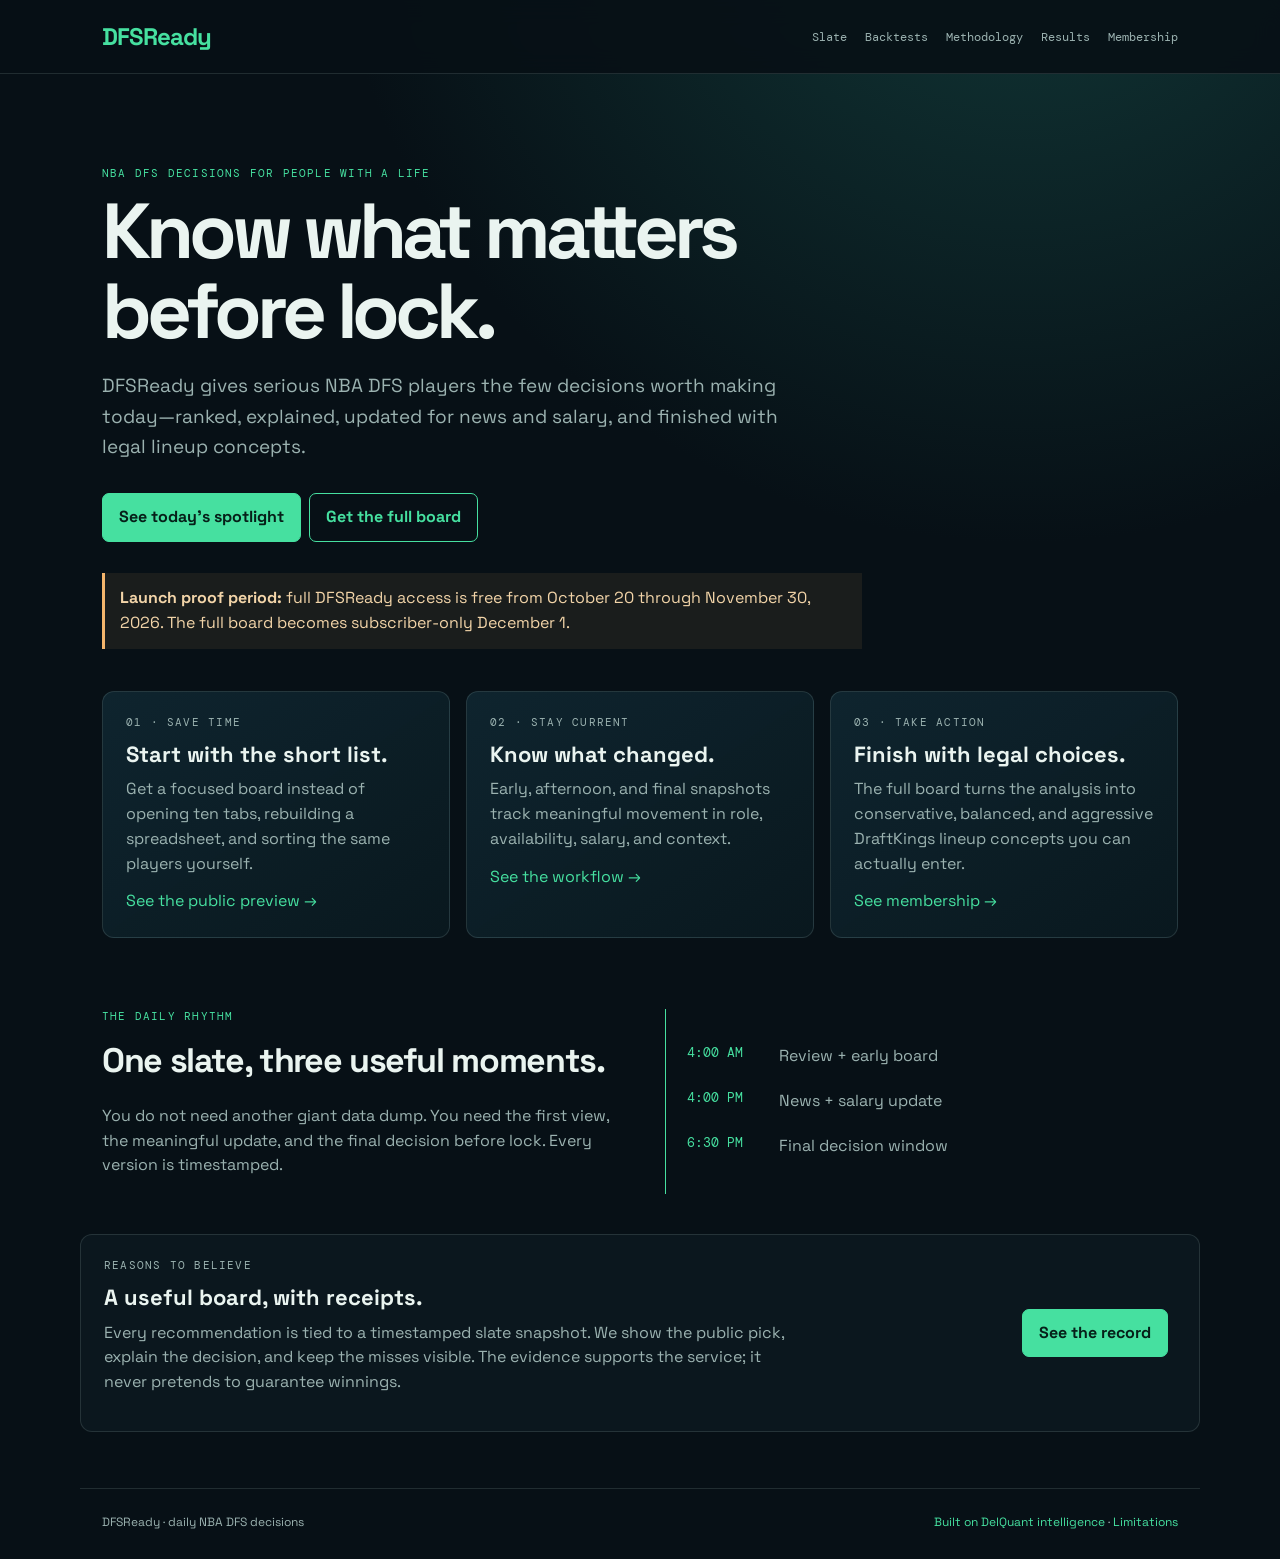
==== index.html @ 7a133d7b "Publish DFSRase production bundle" ====
<!doctype html>
<html lang="en">
<head>
  <meta charset="utf-8"><meta name="viewport" content="width=device-width,initial-scale=1">
  <title>DFSReady — Spend less time building your NBA DFS slate</title>
  <meta name="description" content="DFSReady gives serious NBA DFS players the decisions worth making today, updated for news and salary and finished with legal lineup concepts.">
  <link rel="stylesheet" href="assets/style.css">
</head>
<body>
<header class="site-header"><div class="bar"><a class="brand" href="index.html">DFSReady</a><nav><a href="slate.html">Slate</a><a href="backtests.html">Backtests</a><a href="methodology.html">Methodology</a><a href="results.html">Results</a><a href="premium.html">Membership</a></nav></div></header>
<main>
  <section class="hero wrap">
    <p class="eyebrow">NBA DFS DECISIONS FOR PEOPLE WITH A LIFE</p>
    <h1>Know what matters before lock.</h1>
    <p class="lede">DFSReady gives serious NBA DFS players the few decisions worth making today—ranked, explained, updated for news and salary, and finished with legal lineup concepts.</p>
    <div class="actions"><a class="cta" href="slate.html">See today’s spotlight</a><a class="cta secondary" href="premium.html">Get the full board</a></div>
    <div class="notice"><strong>Launch proof period:</strong> full DFSReady access is free from October 20 through November 30, 2026. The full board becomes subscriber-only December 1.</div>
  </section>
  <section class="wrap grid three">
    <article class="card"><p class="eyebrow">01 · Save time</p><h2>Start with the short list.</h2><p>Get a focused board instead of opening ten tabs, rebuilding a spreadsheet, and sorting the same players yourself.</p><a href="slate.html">See the public preview →</a></article>
    <article class="card"><p class="eyebrow">02 · Stay current</p><h2>Know what changed.</h2><p>Early, afternoon, and final snapshots track meaningful movement in role, availability, salary, and context.</p><a href="methodology.html">See the workflow →</a></article>
    <article class="card"><p class="eyebrow">03 · Take action</p><h2>Finish with legal choices.</h2><p>The full board turns the analysis into conservative, balanced, and aggressive DraftKings lineup concepts you can actually enter.</p><a href="premium.html">See membership →</a></article>
  </section>
  <section class="wrap split">
    <div><p class="eyebrow">THE DAILY RHYTHM</p><h2>One slate, three useful moments.</h2><p class="muted">You do not need another giant data dump. You need the first view, the meaningful update, and the final decision before lock. Every version is timestamped.</p></div>
    <div class="timeline"><div><b>4:00 AM</b><span>Review + early board</span></div><div><b>4:00 PM</b><span>News + salary update</span></div><div><b>6:30 PM</b><span>Final decision window</span></div></div>
  </section>
  <section class="wrap card dark-card"><div><p class="eyebrow">REASONS TO BELIEVE</p><h2>A useful board, with receipts.</h2><p>Every recommendation is tied to a timestamped slate snapshot. We show the public pick, explain the decision, and keep the misses visible. The evidence supports the service; it never pretends to guarantee winnings.</p></div><a class="cta" href="results.html">See the record</a></section>
</main>
<footer><div class="wrap footer-grid"><span>DFSReady · daily NBA DFS decisions</span><span><a href="https://delquant.com" target="_blank" rel="noreferrer">Built on DelQuant intelligence</a> · <a href="legal.html">Limitations</a></span></div></footer>
</body></html>
---- assets/style.css ----
@import url('https://fonts.googleapis.com/css2?family=DM+Mono:wght@400;500&family=Space+Grotesk:wght@400;500;600;700&display=swap');
:root{--bg:#071016;--panel:#0d1c24;--panel2:#102731;--text:#eaf4f0;--muted:#9bb2b0;--green:#46e0a0;--orange:#f4b56c;--line:rgba(220,255,242,.12);--max:1120px}
*{box-sizing:border-box}html{scroll-behavior:smooth}body{margin:0;background:radial-gradient(circle at 80% -10%,#123a39 0,transparent 35%),var(--bg);color:var(--text);font-family:'Space Grotesk',system-ui,sans-serif;line-height:1.55}a{color:var(--green);text-decoration:none}a:hover{text-decoration:underline}.site-header{border-bottom:1px solid var(--line);background:rgba(7,16,22,.9);position:sticky;top:0;z-index:2;backdrop-filter:blur(12px)}.bar,.wrap{max-width:var(--max);margin:auto}.bar{padding:18px 22px;display:flex;align-items:center;justify-content:space-between;gap:18px}.brand{font-size:24px;font-weight:700;letter-spacing:-1px;color:var(--green)}nav{display:flex;gap:18px;flex-wrap:wrap;font:12px 'DM Mono',monospace}nav a{color:var(--muted)}nav a:hover{color:var(--green)}main{padding-bottom:40px}.wrap{padding:0 22px}.hero{padding-top:92px;padding-bottom:42px}.eyebrow{font:11px 'DM Mono',monospace;letter-spacing:.11em;color:var(--green);text-transform:uppercase;margin:0 0 12px}.hero h1{max-width:760px;font-size:clamp(42px,7vw,78px);line-height:1.02;letter-spacing:-.065em;margin:0 0 20px}.lede{max-width:720px;font-size:19px;color:var(--muted);line-height:1.6}.actions{margin:26px 0}.cta{display:inline-block;padding:11px 16px;border:1px solid var(--green);border-radius:7px;background:var(--green);color:#062019;font-weight:700;margin:5px 8px 5px 0}.cta.secondary{background:transparent;color:var(--green)}.notice{border-left:3px solid var(--orange);background:rgba(244,181,108,.08);padding:13px 15px;max-width:760px;color:#f2d4a8}.grid{display:grid;gap:16px}.three{grid-template-columns:repeat(3,1fr)}.card{border:1px solid var(--line);background:linear-gradient(145deg,rgba(16,39,49,.9),rgba(10,25,32,.92));border-radius:12px;padding:23px;margin-bottom:16px}.card h2{font-size:22px;line-height:1.15;margin:0 0 10px}.card p{color:var(--muted);margin:0 0 13px}.split{display:grid;grid-template-columns:1fr 1fr;gap:50px;padding-top:55px;padding-bottom:40px}.split h2{font-size:34px;letter-spacing:-.04em;margin:0 0 10px}.timeline{border-left:1px solid var(--green);padding-left:21px;display:grid;gap:20px;align-content:center}.timeline div{display:flex;gap:20px}.timeline b{font:13px 'DM Mono',monospace;color:var(--green);min-width:72px}.timeline span{color:var(--muted)}.dark-card{display:flex;align-items:center;justify-content:space-between;gap:24px;background:#0b171e}.dark-card div{max-width:700px}.muted{color:var(--muted)}.mono{font-family:'DM Mono',monospace}.decision{border-left:3px solid var(--green);padding:12px 14px;background:rgba(70,224,160,.06);margin:10px 0}.decision.warn{border-color:var(--orange);background:rgba(244,181,108,.06)}.decision strong,.decision small{display:block}.decision small{color:var(--muted);margin-top:4px}.pill{display:inline-block;border:1px solid var(--line);border-radius:100px;padding:5px 10px;color:var(--muted);font:11px 'DM Mono',monospace;margin:4px 4px 4px 0}.stat-grid{display:grid;grid-template-columns:repeat(4,1fr);gap:10px;margin:18px 0}.stat{padding:14px;border:1px solid var(--line);border-radius:8px}.stat b{display:block;color:var(--green);font-size:23px}.stat span{color:var(--muted);font:11px 'DM Mono',monospace}.table-wrap{overflow-x:auto}table{width:100%;border-collapse:collapse;min-width:600px}th,td{text-align:left;padding:11px;border-bottom:1px solid var(--line)}th{color:var(--muted);font:11px 'DM Mono',monospace;text-transform:uppercase}td.good{color:var(--green)}.footer-grid{border-top:1px solid var(--line);padding-top:24px;padding-bottom:28px;display:flex;justify-content:space-between;gap:16px;color:var(--muted);font-size:12px}.shell{max-width:var(--max);margin:auto;padding:56px 22px}.shell h1{font-size:clamp(38px,6vw,64px);line-height:1.05;letter-spacing:-.05em;margin:0 0 14px}.shell .lede{max-width:680px}.section-space{margin-top:28px}@media(max-width:760px){.bar{align-items:flex-start;flex-direction:column}.hero{padding-top:58px}.three,.split{grid-template-columns:1fr}.stat-grid{grid-template-columns:repeat(2,1fr)}.dark-card,.footer-grid{display:block}.footer-grid span{display:block;margin-bottom:8px}}
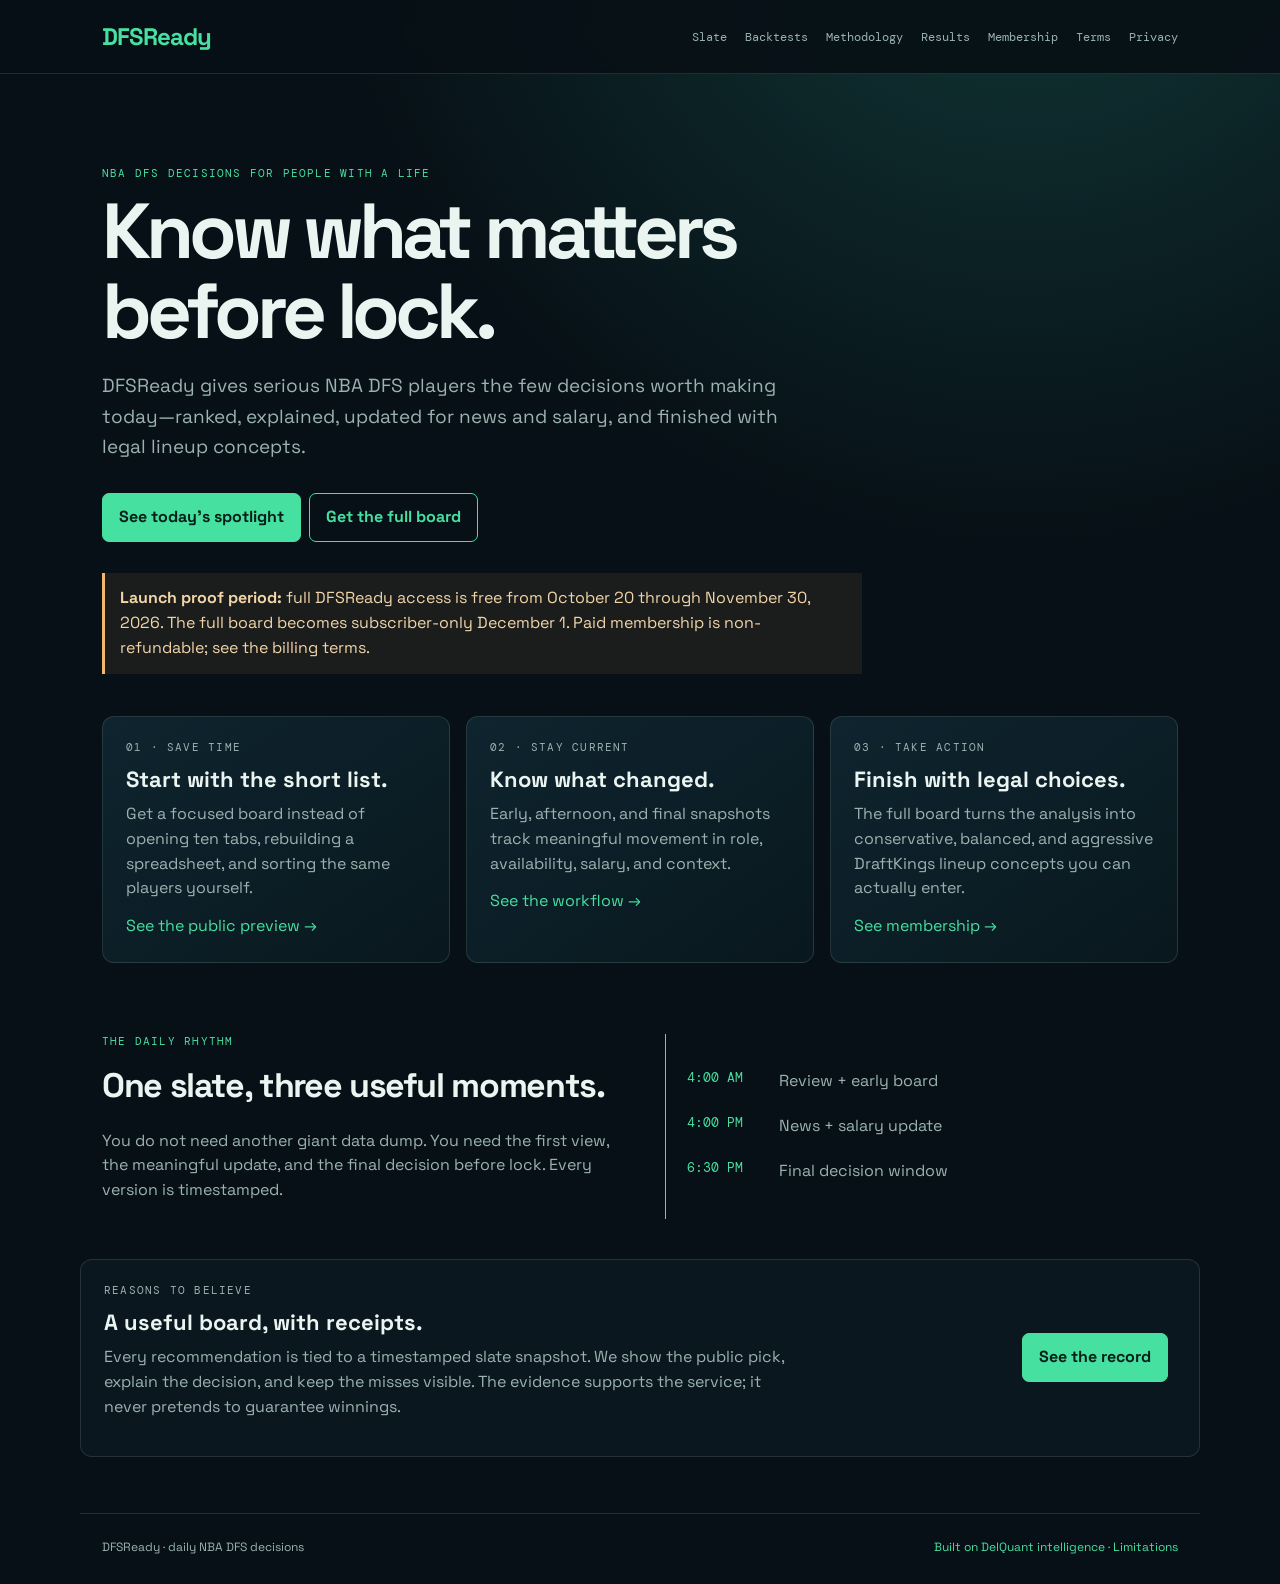
==== commit 00ebe45b: "Publish DFSRase production bundle" ====
--- a/index.html
+++ b/index.html
@@ -7,14 +7,14 @@
   <link rel="stylesheet" href="assets/style.css">
 </head>
 <body>
-<header class="site-header"><div class="bar"><a class="brand" href="index.html">DFSReady</a><nav><a href="slate.html">Slate</a><a href="backtests.html">Backtests</a><a href="methodology.html">Methodology</a><a href="results.html">Results</a><a href="premium.html">Membership</a></nav></div></header>
+<header class="site-header"><div class="bar"><a class="brand" href="index.html">DFSReady</a><nav><a href="slate.html">Slate</a><a href="backtests.html">Backtests</a><a href="methodology.html">Methodology</a><a href="results.html">Results</a><a href="premium.html">Membership</a><a href="terms.html">Terms</a><a href="privacy.html">Privacy</a></nav></div></header>
 <main>
   <section class="hero wrap">
     <p class="eyebrow">NBA DFS DECISIONS FOR PEOPLE WITH A LIFE</p>
     <h1>Know what matters before lock.</h1>
     <p class="lede">DFSReady gives serious NBA DFS players the few decisions worth making today—ranked, explained, updated for news and salary, and finished with legal lineup concepts.</p>
     <div class="actions"><a class="cta" href="slate.html">See today’s spotlight</a><a class="cta secondary" href="premium.html">Get the full board</a></div>
-    <div class="notice"><strong>Launch proof period:</strong> full DFSReady access is free from October 20 through November 30, 2026. The full board becomes subscriber-only December 1.</div>
+    <div class="notice"><strong>Launch proof period:</strong> full DFSReady access is free from October 20 through November 30, 2026. The full board becomes subscriber-only December 1. Paid membership is non-refundable; see the billing terms.</div>
   </section>
   <section class="wrap grid three">
     <article class="card"><p class="eyebrow">01 · Save time</p><h2>Start with the short list.</h2><p>Get a focused board instead of opening ten tabs, rebuilding a spreadsheet, and sorting the same players yourself.</p><a href="slate.html">See the public preview →</a></article>
